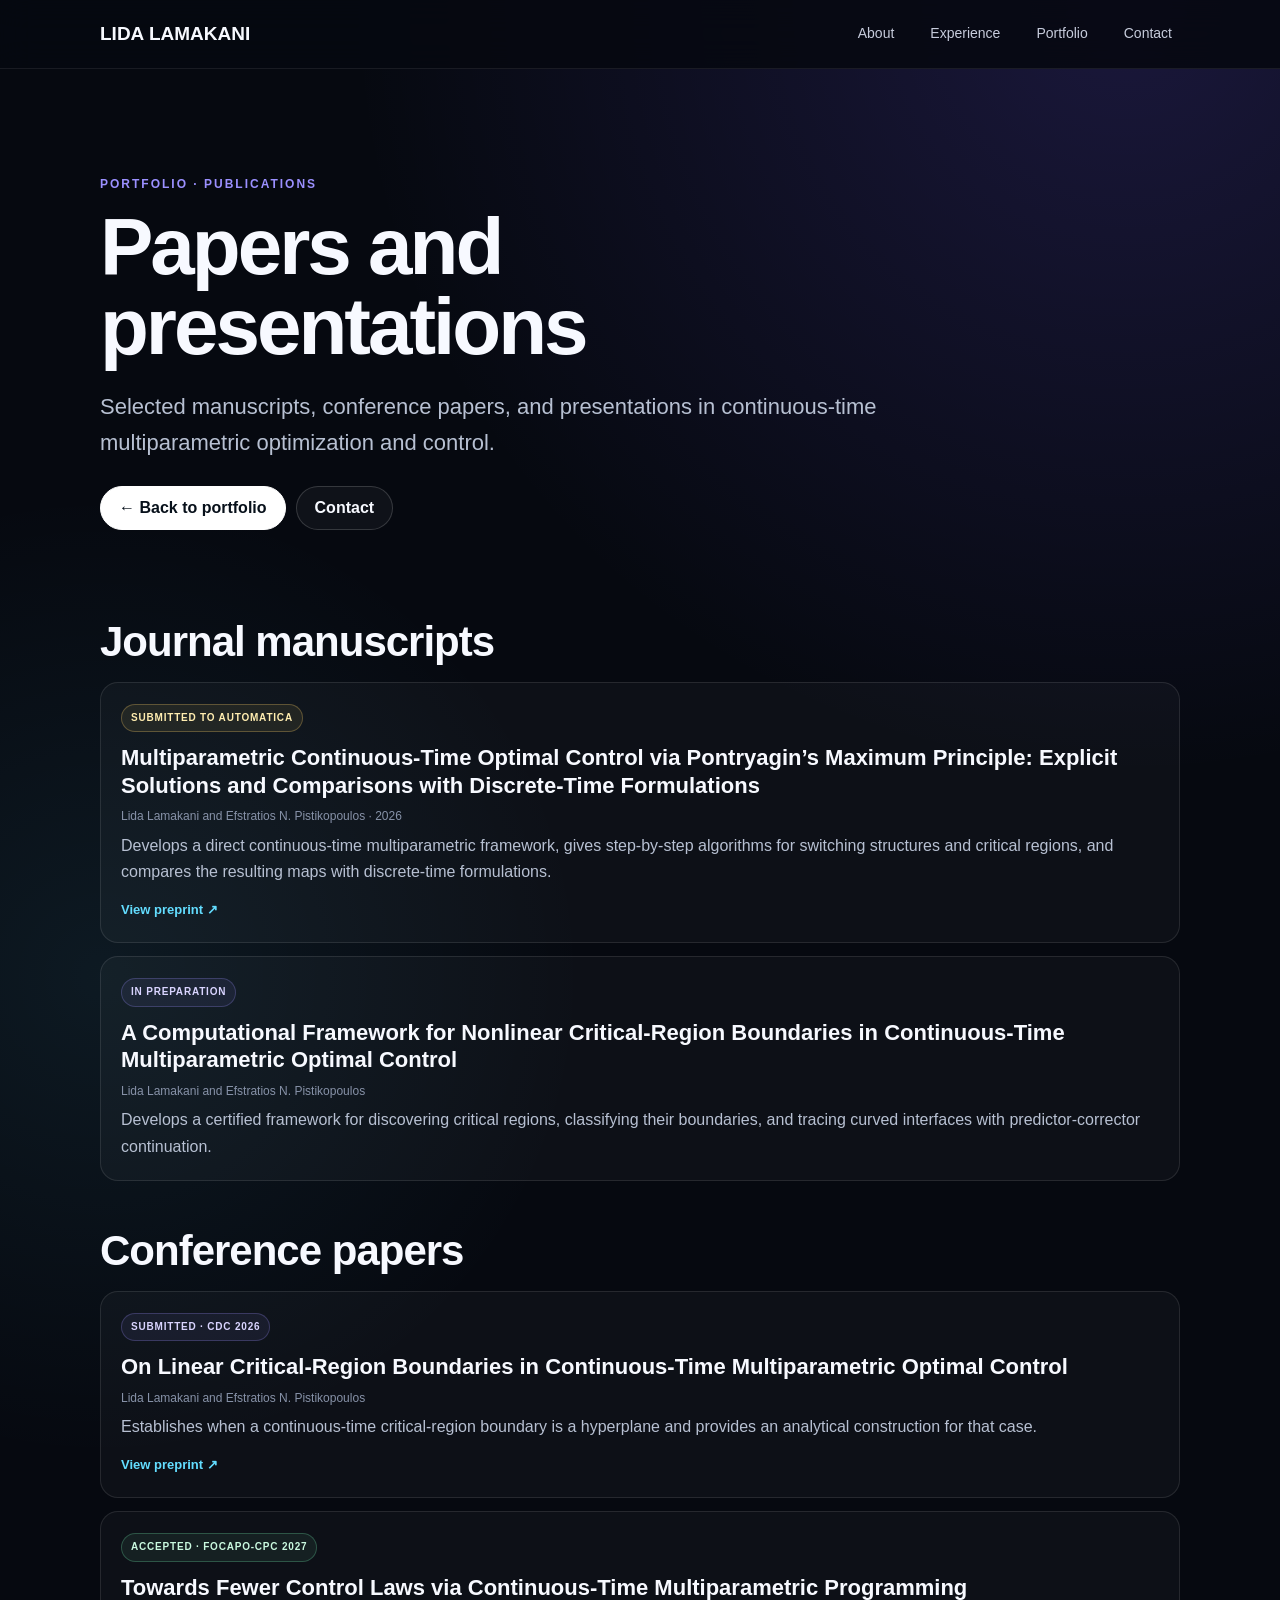
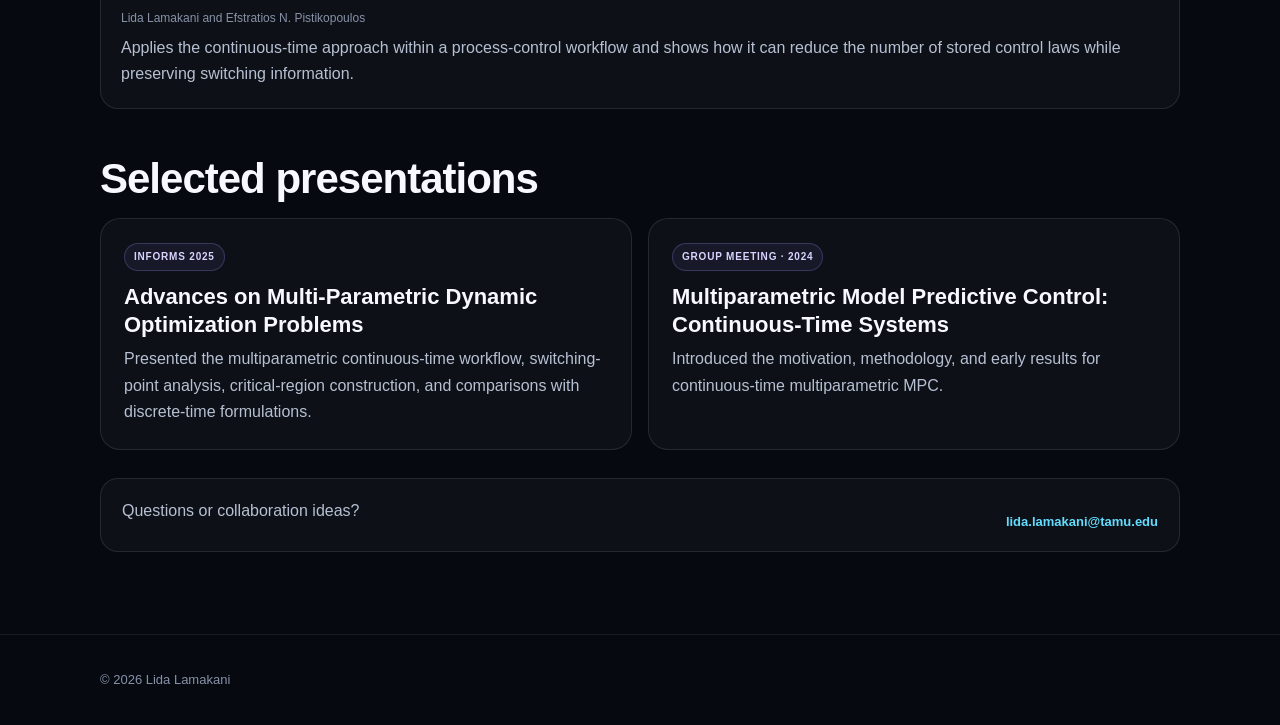
==== publications.html @ 60ffd343 "Add files via upload" ====
<!DOCTYPE html>
<html lang="en">
<head>
  <meta charset="UTF-8">
  <meta name="viewport" content="width=device-width,initial-scale=1">
  <title>Publications | Lida Lamakani</title>
  <meta name="description" content="Selected manuscripts, conference papers, and presentations in continuous-time multiparametric optimization and control.">
  <link rel="stylesheet" href="./portfolio-pages.css">
</head>
<body>
<header>
  <nav class="container">
    <a class="logo" href="./index.html#home">LIDA LAMAKANI</a>
    <div class="nav">
      <a href="./index.html#about">About</a>
      <a href="./index.html#experience">Experience</a>
      <a href="./index.html#portfolio">Portfolio</a>
      <a href="./index.html#contact">Contact</a>
    </div>
  </nav>
</header>

<main>
  <section class="hero">
    <div class="container">
      <p class="eyebrow">Portfolio · Publications</p>
      <h1>Papers and presentations</h1>
      <p class="lead">Selected manuscripts, conference papers, and presentations in continuous-time multiparametric optimization and control.</p>
      <div class="page-actions">
        <a class="button primary" href="./index.html#portfolio">← Back to portfolio</a>
        <a class="button" href="./index.html#contact">Contact</a>
      </div>
    </div>
  </section>

  <section class="section">
    <div class="container">
      
<h2>Journal manuscripts</h2>
<div class="list">
  <article class="publication">
    <span class="status gold">Submitted to Automatica</span>
    <h3>Multiparametric Continuous-Time Optimal Control via Pontryagin’s Maximum Principle: Explicit Solutions and Comparisons with Discrete-Time Formulations</h3>
    <div class="meta">Lida Lamakani and Efstratios N. Pistikopoulos · 2026</div>
    <p>
      Develops a direct continuous-time multiparametric framework, gives step-by-step
      algorithms for switching structures and critical regions, and compares the resulting
      maps with discrete-time formulations.
    </p>
    <a class="inline-link" href="https://arxiv.org/abs/2603.16887" target="_blank" rel="noopener">View preprint ↗</a>
  </article>

  <article class="publication">
    <span class="status">In preparation</span>
    <h3>A Computational Framework for Nonlinear Critical-Region Boundaries in Continuous-Time Multiparametric Optimal Control</h3>
    <div class="meta">Lida Lamakani and Efstratios N. Pistikopoulos</div>
    <p>
      Develops a certified framework for discovering critical regions, classifying their
      boundaries, and tracing curved interfaces with predictor-corrector continuation.
    </p>
  </article>
</div>

<h2 style="margin-top:46px">Conference papers</h2>
<div class="list">
  <article class="publication">
    <span class="status">Submitted · CDC 2026</span>
    <h3>On Linear Critical-Region Boundaries in Continuous-Time Multiparametric Optimal Control</h3>
    <div class="meta">Lida Lamakani and Efstratios N. Pistikopoulos</div>
    <p>
      Establishes when a continuous-time critical-region boundary is a hyperplane
      and provides an analytical construction for that case.
    </p>
    <a class="inline-link" href="https://arxiv.org/abs/2604.07693" target="_blank" rel="noopener">View preprint ↗</a>
  </article>

  <article class="publication">
    <span class="status green">Accepted · FOCAPO-CPC 2027</span>
    <h3>Towards Fewer Control Laws via Continuous-Time Multiparametric Programming</h3>
    <div class="meta">Lida Lamakani and Efstratios N. Pistikopoulos</div>
    <p>
      Applies the continuous-time approach within a process-control workflow and
      shows how it can reduce the number of stored control laws while preserving
      switching information.
    </p>
  </article>
</div>

<h2 style="margin-top:46px">Selected presentations</h2>
<div class="grid">
  <article class="card">
    <span class="status">INFORMS 2025</span>
    <h3>Advances on Multi-Parametric Dynamic Optimization Problems</h3>
    <p>
      Presented the multiparametric continuous-time workflow, switching-point analysis,
      critical-region construction, and comparisons with discrete-time formulations.
    </p>
  </article>

  <article class="card">
    <span class="status">Group meeting · 2024</span>
    <h3>Multiparametric Model Predictive Control: Continuous-Time Systems</h3>
    <p>
      Introduced the motivation, methodology, and early results for continuous-time
      multiparametric MPC.
    </p>
  </article>
</div>

      <div class="contact-strip">
        <span>Questions or collaboration ideas?</span>
        <a class="inline-link" href="mailto:lida.lamakani@tamu.edu">lida.lamakani@tamu.edu</a>
      </div>
    </div>
  </section>
</main>

<footer>
  <div class="container">© 2026 Lida Lamakani</div>
</footer>
</body>
</html>
---- portfolio-pages.css ----
:root{
  --bg:#060910;
  --panel:#0c1320;
  --panel2:#111a29;
  --text:#f7f9ff;
  --muted:#b7c0d2;
  --sub:#8792a8;
  --line:rgba(255,255,255,.10);
  --cyan:#63ddff;
  --violet:#9b90ff;
  --gold:#ffd166;
  --green:#76efb2;
}
*{box-sizing:border-box}
html{scroll-behavior:smooth}
body{
  margin:0;color:var(--text);
  font-family:Inter,Arial,Helvetica,sans-serif;
  line-height:1.65;
  background:
    radial-gradient(circle at 88% 0%,rgba(117,89,255,.18),transparent 30%),
    radial-gradient(circle at 8% 42%,rgba(99,221,255,.08),transparent 27%),
    var(--bg);
}
a{color:inherit;text-decoration:none}
.container{width:min(1080px,90%);margin:auto}
header{
  position:sticky;top:0;z-index:50;
  border-bottom:1px solid rgba(255,255,255,.08);
  background:rgba(6,9,16,.88);
  backdrop-filter:blur(16px)
}
nav{
  min-height:68px;display:flex;align-items:center;
  justify-content:space-between;gap:18px
}
.logo{font-weight:900;font-size:19px}
.nav{display:flex;gap:20px;color:#c7ccdc;font-size:14px}
.nav a{padding:7px 8px;border-radius:9px}
.nav a:hover{background:rgba(255,255,255,.06);color:#fff}
main{min-height:78vh}
.hero{padding:94px 0 64px}
.eyebrow{
  color:var(--violet);font-size:12px;font-weight:900;
  letter-spacing:2px;text-transform:uppercase
}
h1{
  max-width:900px;margin:10px 0 18px;
  font-size:clamp(46px,7vw,80px);
  line-height:1;letter-spacing:-3px
}
h2{
  margin:0 0 15px;font-size:clamp(28px,4vw,42px);
  line-height:1.15;letter-spacing:-1px
}
h3{margin:0 0 8px;font-size:22px;line-height:1.25}
.lead{max-width:850px;color:var(--muted);font-size:clamp(18px,2vw,22px)}
.page-actions{display:flex;flex-wrap:wrap;gap:10px;margin-top:25px}
.button{
  min-height:44px;padding:0 18px;border-radius:999px;
  display:inline-flex;align-items:center;justify-content:center;
  border:1px solid rgba(255,255,255,.16);
  background:rgba(255,255,255,.04);font-weight:900
}
.button.primary{background:#fff;color:#07101a;border-color:#fff}
.button.cyan{background:var(--cyan);color:#07101a;border-color:var(--cyan)}
.section{padding:24px 0 82px}
.grid{display:grid;grid-template-columns:repeat(2,minmax(0,1fr));gap:16px}
.card{
  padding:23px;border:1px solid var(--line);
  border-radius:20px;background:rgba(255,255,255,.032)
}
.card p{margin:0;color:var(--muted)}
.card ul{margin:12px 0 0;padding-left:19px;color:var(--muted)}
.card li+li{margin-top:6px}
.tag-row{display:flex;flex-wrap:wrap;gap:7px;margin-top:15px}
.tag{
  padding:6px 10px;border:1px solid rgba(255,255,255,.09);
  border-radius:999px;background:rgba(255,255,255,.025);
  color:#c3cada;font-size:11px
}
.status{
  display:inline-flex;margin-bottom:12px;padding:5px 9px;
  border-radius:999px;border:1px solid rgba(155,144,255,.25);
  background:rgba(155,144,255,.08);color:#d9d4ff;
  font-size:10px;font-weight:900;letter-spacing:.8px;text-transform:uppercase
}
.status.gold{
  border-color:rgba(255,209,102,.28);
  background:rgba(255,209,102,.08);color:#ffedb0
}
.status.green{
  border-color:rgba(118,239,178,.25);
  background:rgba(118,239,178,.075);color:#c9f8df
}
.callout{
  margin:18px 0 0;padding:18px 20px;
  border:1px solid rgba(99,221,255,.23);
  border-radius:17px;background:rgba(99,221,255,.055);
  color:#d6f8ff
}
.callout strong{display:block;font-size:18px;margin-bottom:5px}
.callout p{margin:0;color:#c1dbe3}
.list{
  display:grid;gap:13px
}
.publication{
  padding:20px;border:1px solid var(--line);
  border-radius:18px;background:rgba(255,255,255,.03)
}
.publication p{margin:6px 0 0;color:var(--muted)}
.publication .meta{color:var(--sub);font-size:12px}
.inline-link{
  display:inline-flex;margin-top:13px;
  color:var(--cyan);font-weight:900;font-size:13px
}
.feature{
  display:grid;grid-template-columns:.8fr 1.2fr;
  gap:18px;padding:24px;border:1px solid var(--line);
  border-radius:21px;background:rgba(255,255,255,.03)
}
.feature-number{
  display:grid;place-items:center;min-height:150px;
  border-radius:16px;background:
    linear-gradient(135deg,rgba(155,144,255,.17),rgba(99,221,255,.10));
  color:#fff;font-size:54px;font-weight:950
}
.feature p{margin:0;color:var(--muted)}
.feature+.feature{margin-top:16px}
.contact-strip{
  margin-top:28px;padding:19px 21px;border:1px solid var(--line);
  border-radius:18px;background:rgba(255,255,255,.03);
  display:flex;flex-wrap:wrap;justify-content:space-between;gap:12px
}
.contact-strip span{color:var(--muted)}
footer{
  padding:34px 0;border-top:1px solid rgba(255,255,255,.08);
  color:var(--sub);font-size:13px
}
@media(max-width:760px){
  nav{min-height:auto;flex-wrap:wrap;padding:8px 0 9px}
  .logo{width:100%;text-align:center;font-size:16px}
  .nav{
    width:100%;display:grid;
    grid-template-columns:repeat(4,minmax(0,1fr));
    gap:4px;font-size:11px
  }
  .nav a{
    padding:7px 2px;text-align:center;
    border:1px solid rgba(255,255,255,.07);
    background:rgba(255,255,255,.025)
  }
  .hero{padding:70px 0 44px}
  h1{letter-spacing:-2px}
  .grid,.feature{grid-template-columns:1fr}
  .feature-number{min-height:100px;font-size:42px}
}
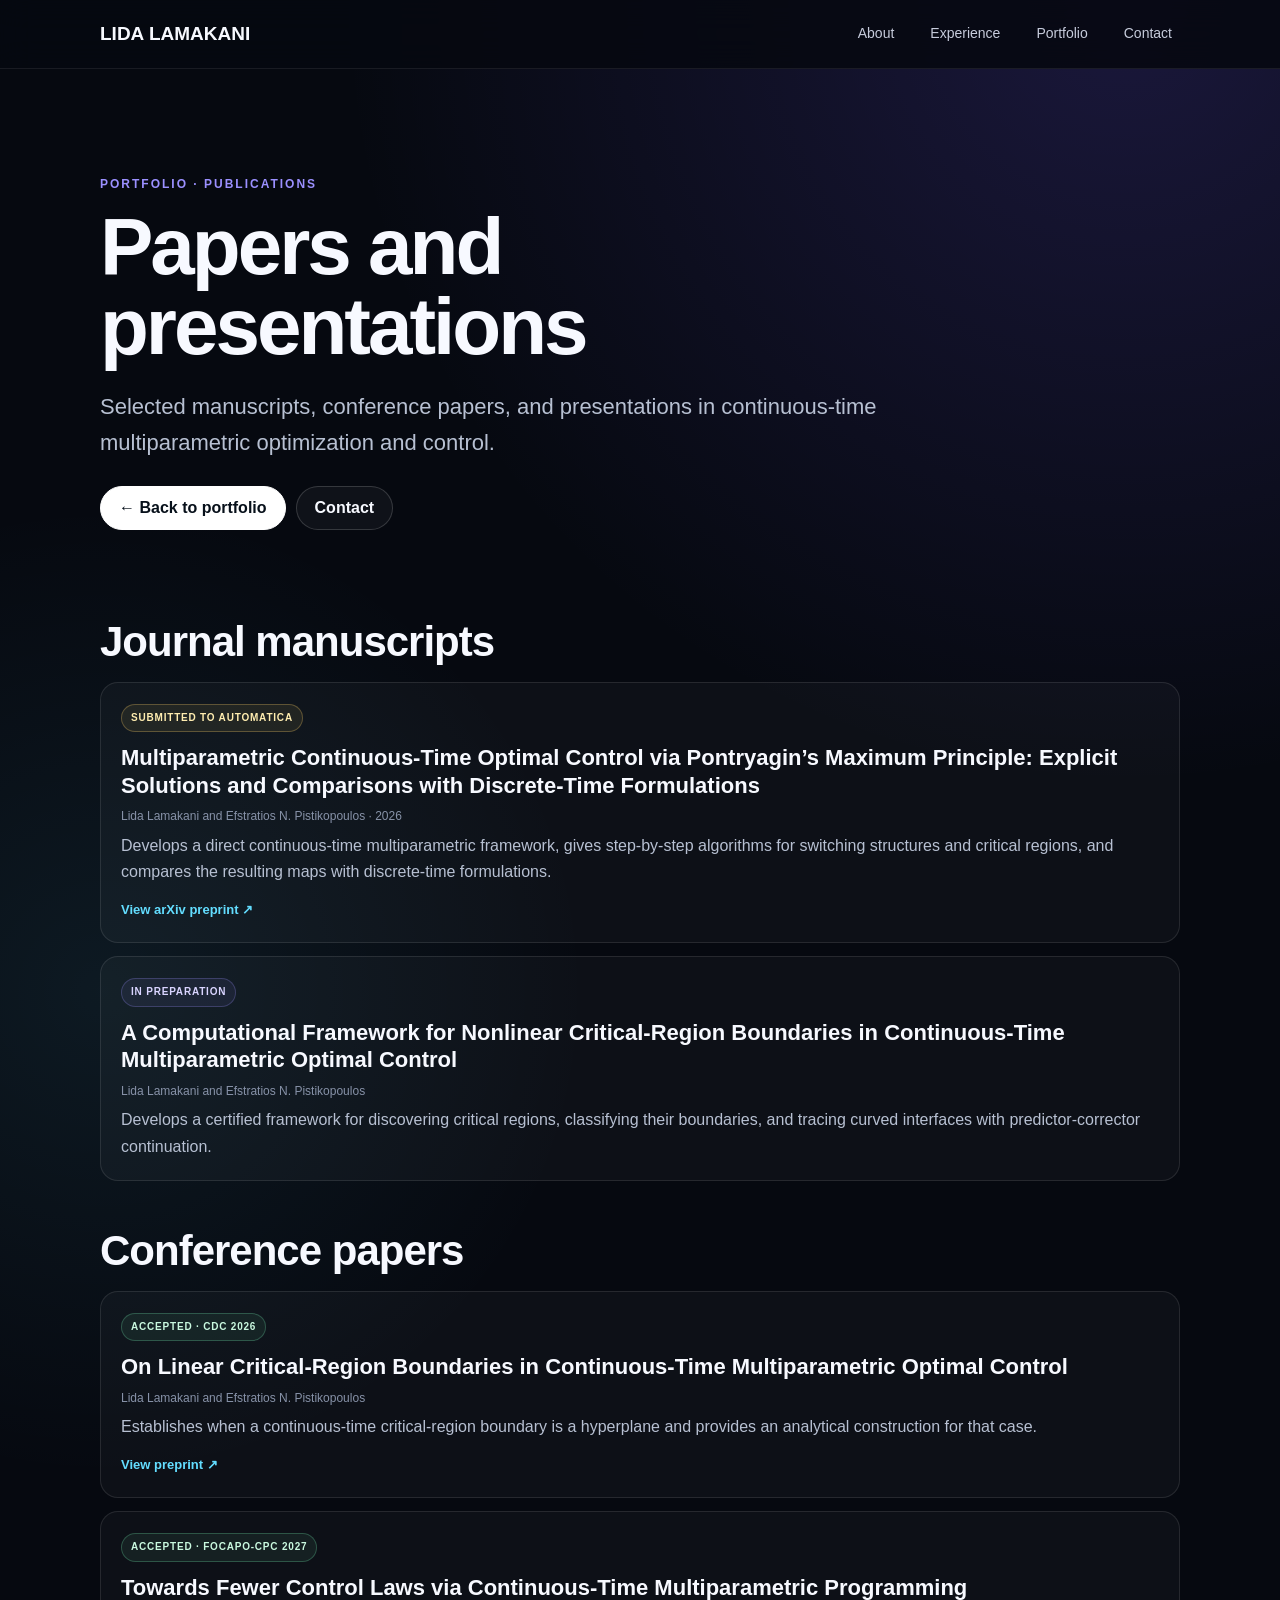
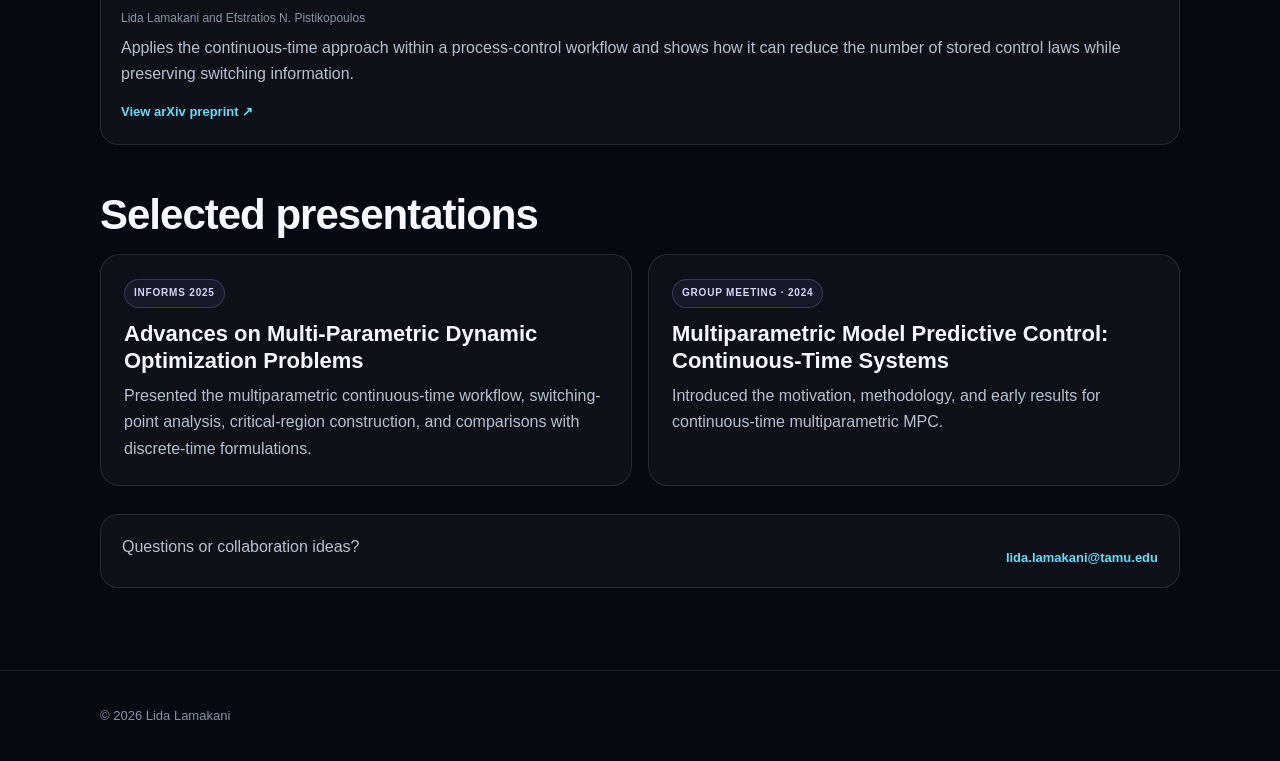
==== commit 8691a3ae: "Add files via upload" ====
--- a/publications.html
+++ b/publications.html
@@ -47,7 +47,7 @@
       algorithms for switching structures and critical regions, and compares the resulting
       maps with discrete-time formulations.
     </p>
-    <a class="inline-link" href="https://arxiv.org/abs/2603.16887" target="_blank" rel="noopener">View preprint ↗</a>
+    <a class="inline-link" href="https://arxiv.org/abs/2603.16887" target="_blank" rel="noopener">View arXiv preprint ↗</a>
   </article>
 
   <article class="publication">
@@ -64,7 +64,7 @@
 <h2 style="margin-top:46px">Conference papers</h2>
 <div class="list">
   <article class="publication">
-    <span class="status">Submitted · CDC 2026</span>
+    <span class="status green">Accepted · CDC 2026</span>
     <h3>On Linear Critical-Region Boundaries in Continuous-Time Multiparametric Optimal Control</h3>
     <div class="meta">Lida Lamakani and Efstratios N. Pistikopoulos</div>
     <p>
@@ -83,6 +83,9 @@
       shows how it can reduce the number of stored control laws while preserving
       switching information.
     </p>
+    <a class="inline-link" href="https://arxiv.org/abs/2606.21031" target="_blank" rel="noopener">
+      View arXiv preprint ↗
+    </a>
   </article>
 </div>
 
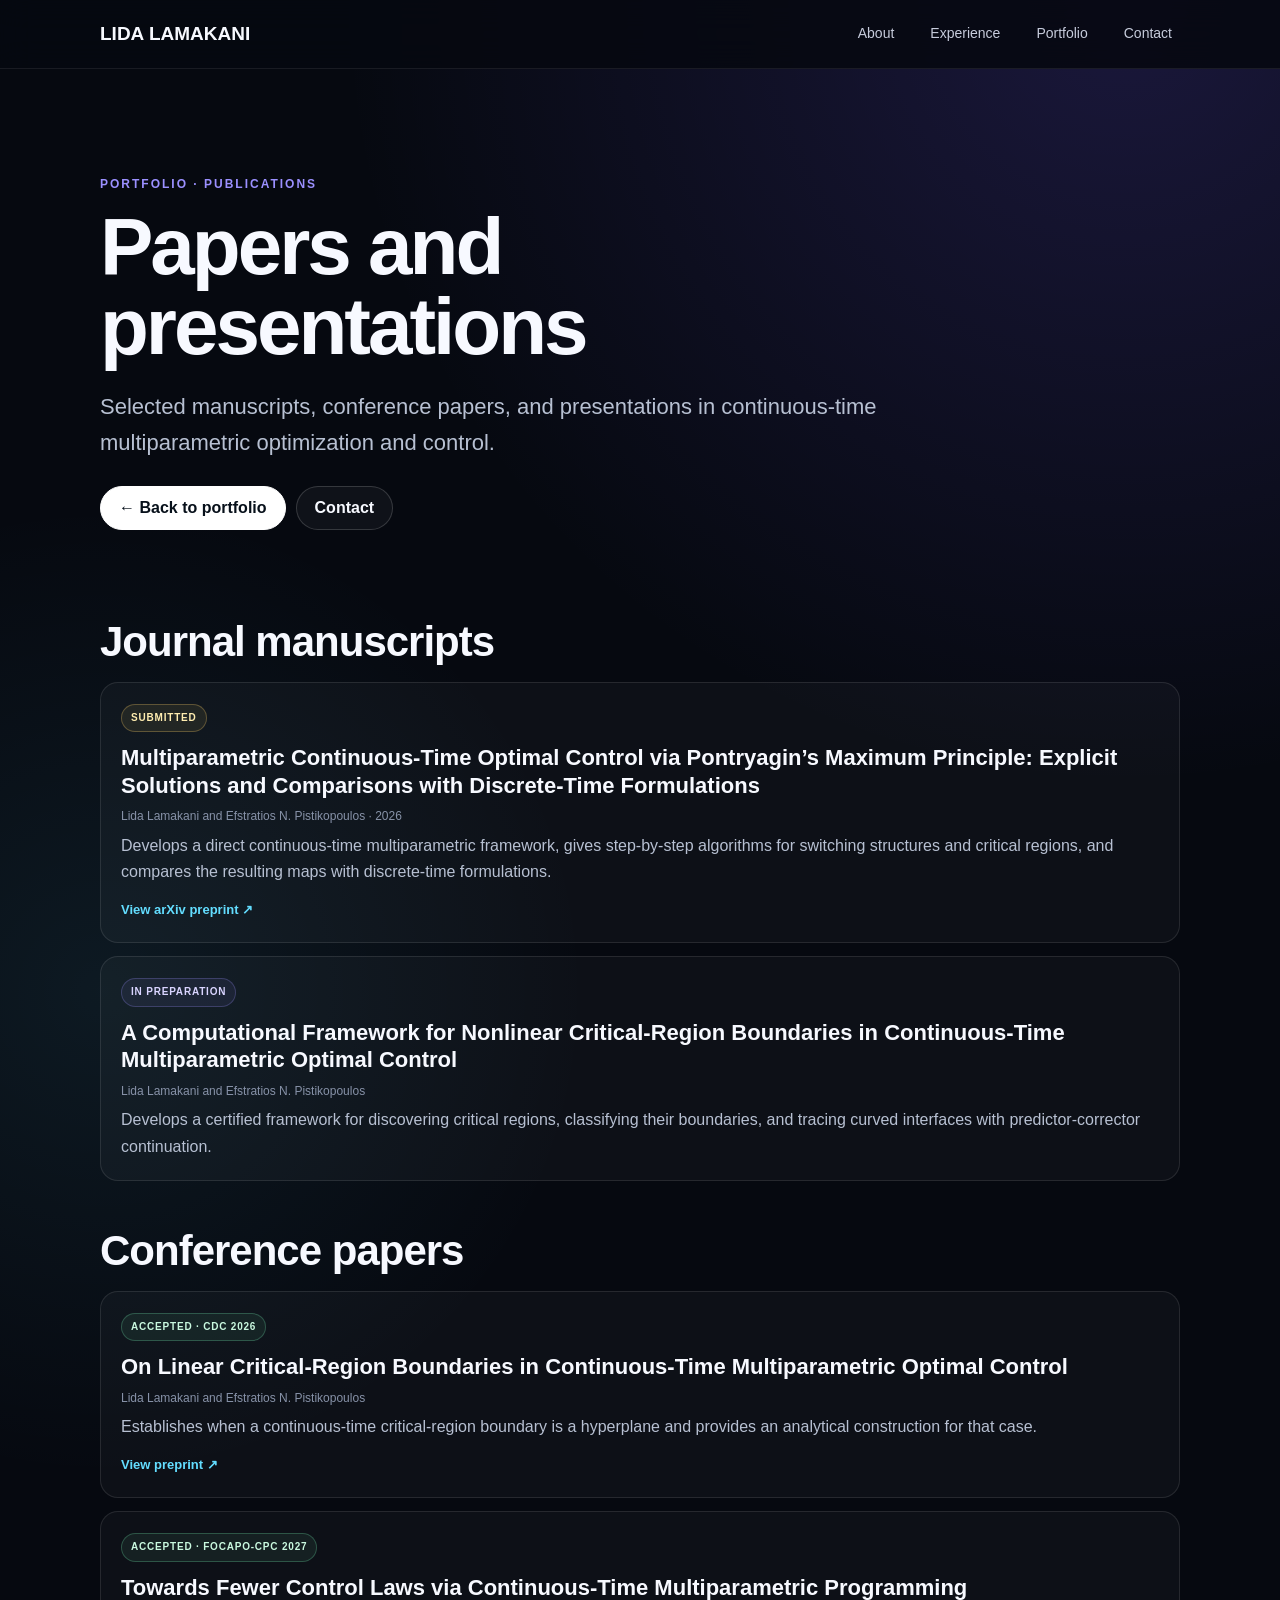
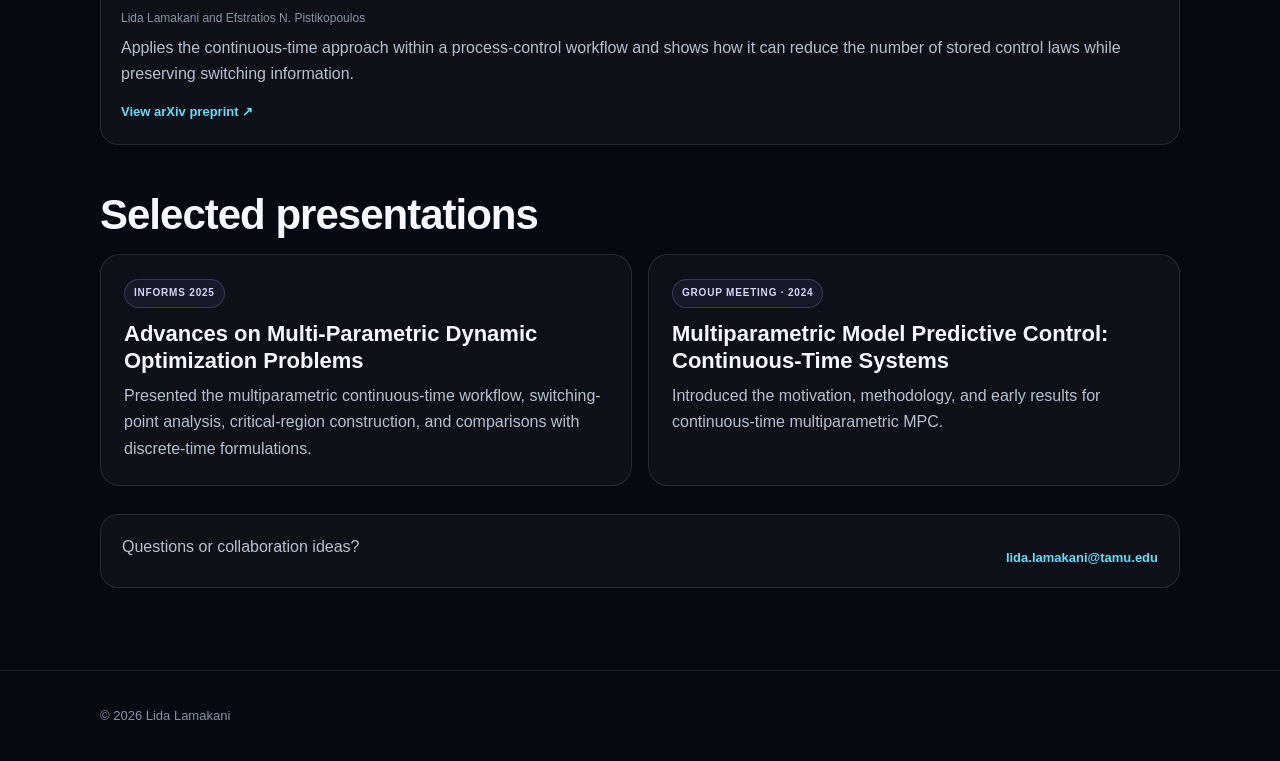
==== commit e409675e: "Add files via upload" ====
--- a/publications.html
+++ b/publications.html
@@ -39,7 +39,7 @@
 <h2>Journal manuscripts</h2>
 <div class="list">
   <article class="publication">
-    <span class="status gold">Submitted to Automatica</span>
+    <span class="status gold">Submitted</span>
     <h3>Multiparametric Continuous-Time Optimal Control via Pontryagin’s Maximum Principle: Explicit Solutions and Comparisons with Discrete-Time Formulations</h3>
     <div class="meta">Lida Lamakani and Efstratios N. Pistikopoulos · 2026</div>
     <p>
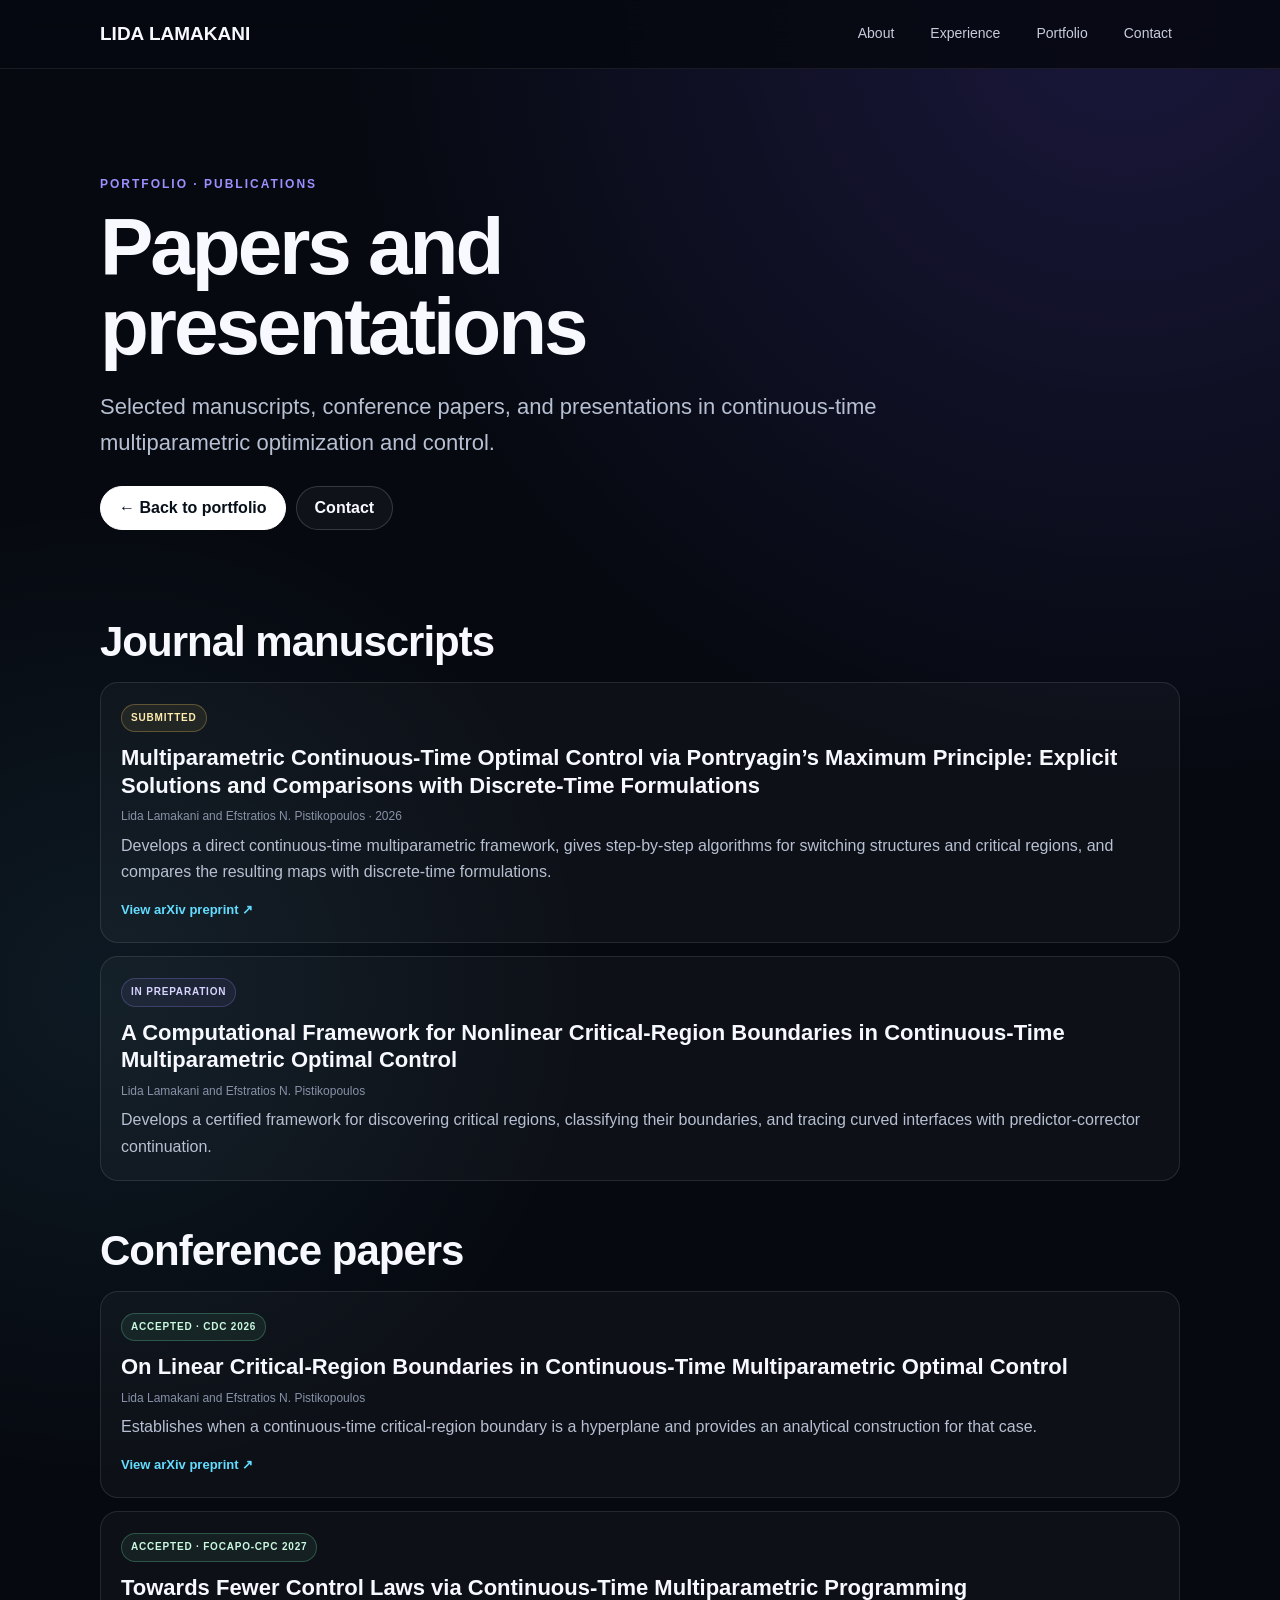
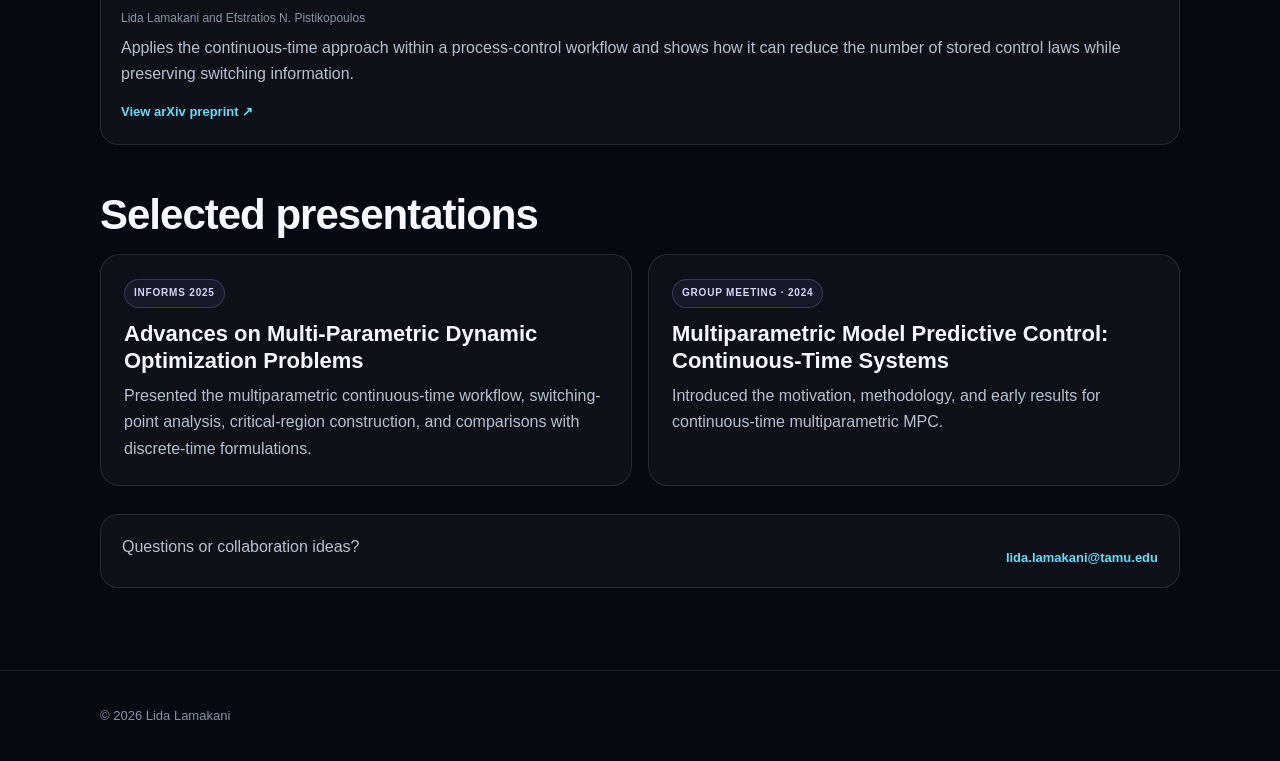
==== commit 02e97275: "Add files via upload" ====
--- a/publications.html
+++ b/publications.html
@@ -71,7 +71,7 @@
       Establishes when a continuous-time critical-region boundary is a hyperplane
       and provides an analytical construction for that case.
     </p>
-    <a class="inline-link" href="https://arxiv.org/abs/2604.07693" target="_blank" rel="noopener">View preprint ↗</a>
+    <a class="inline-link" href="https://arxiv.org/abs/2604.07693" target="_blank" rel="noopener">View arXiv preprint ↗</a>
   </article>
 
   <article class="publication">
